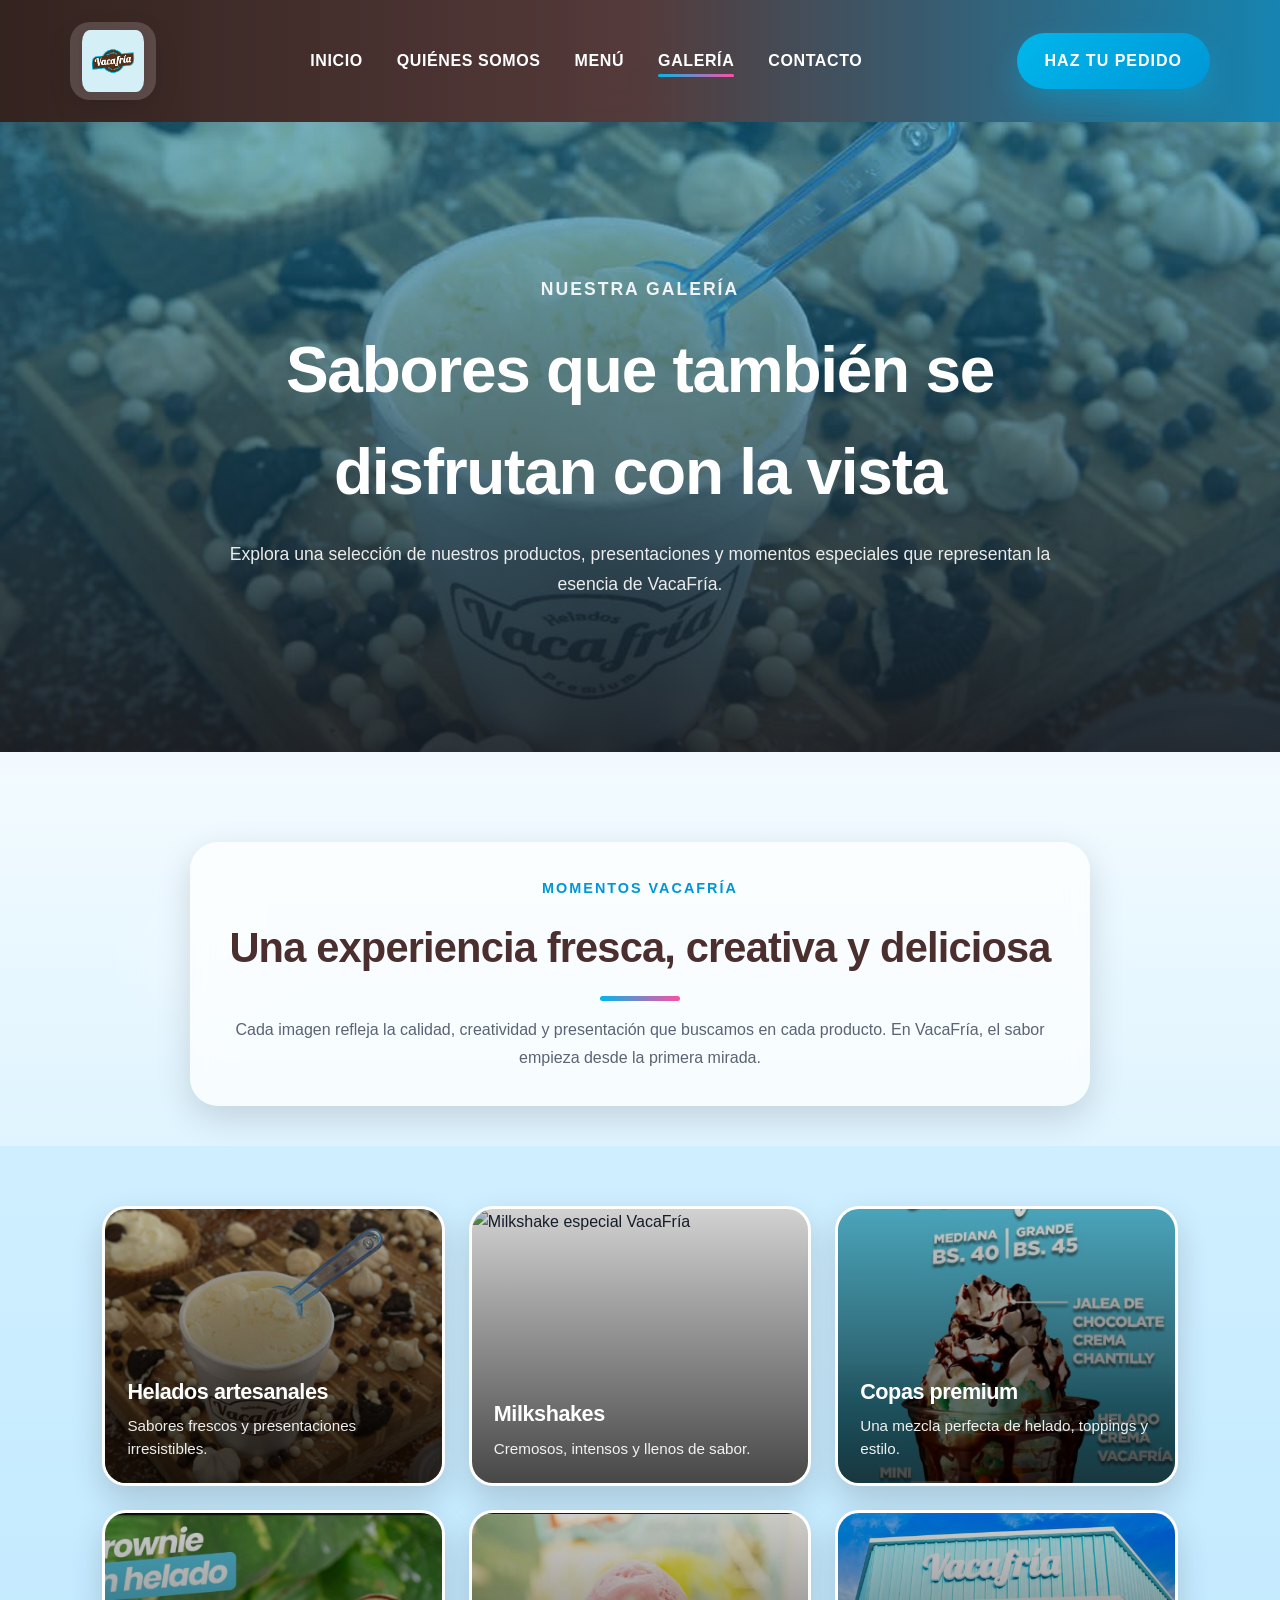
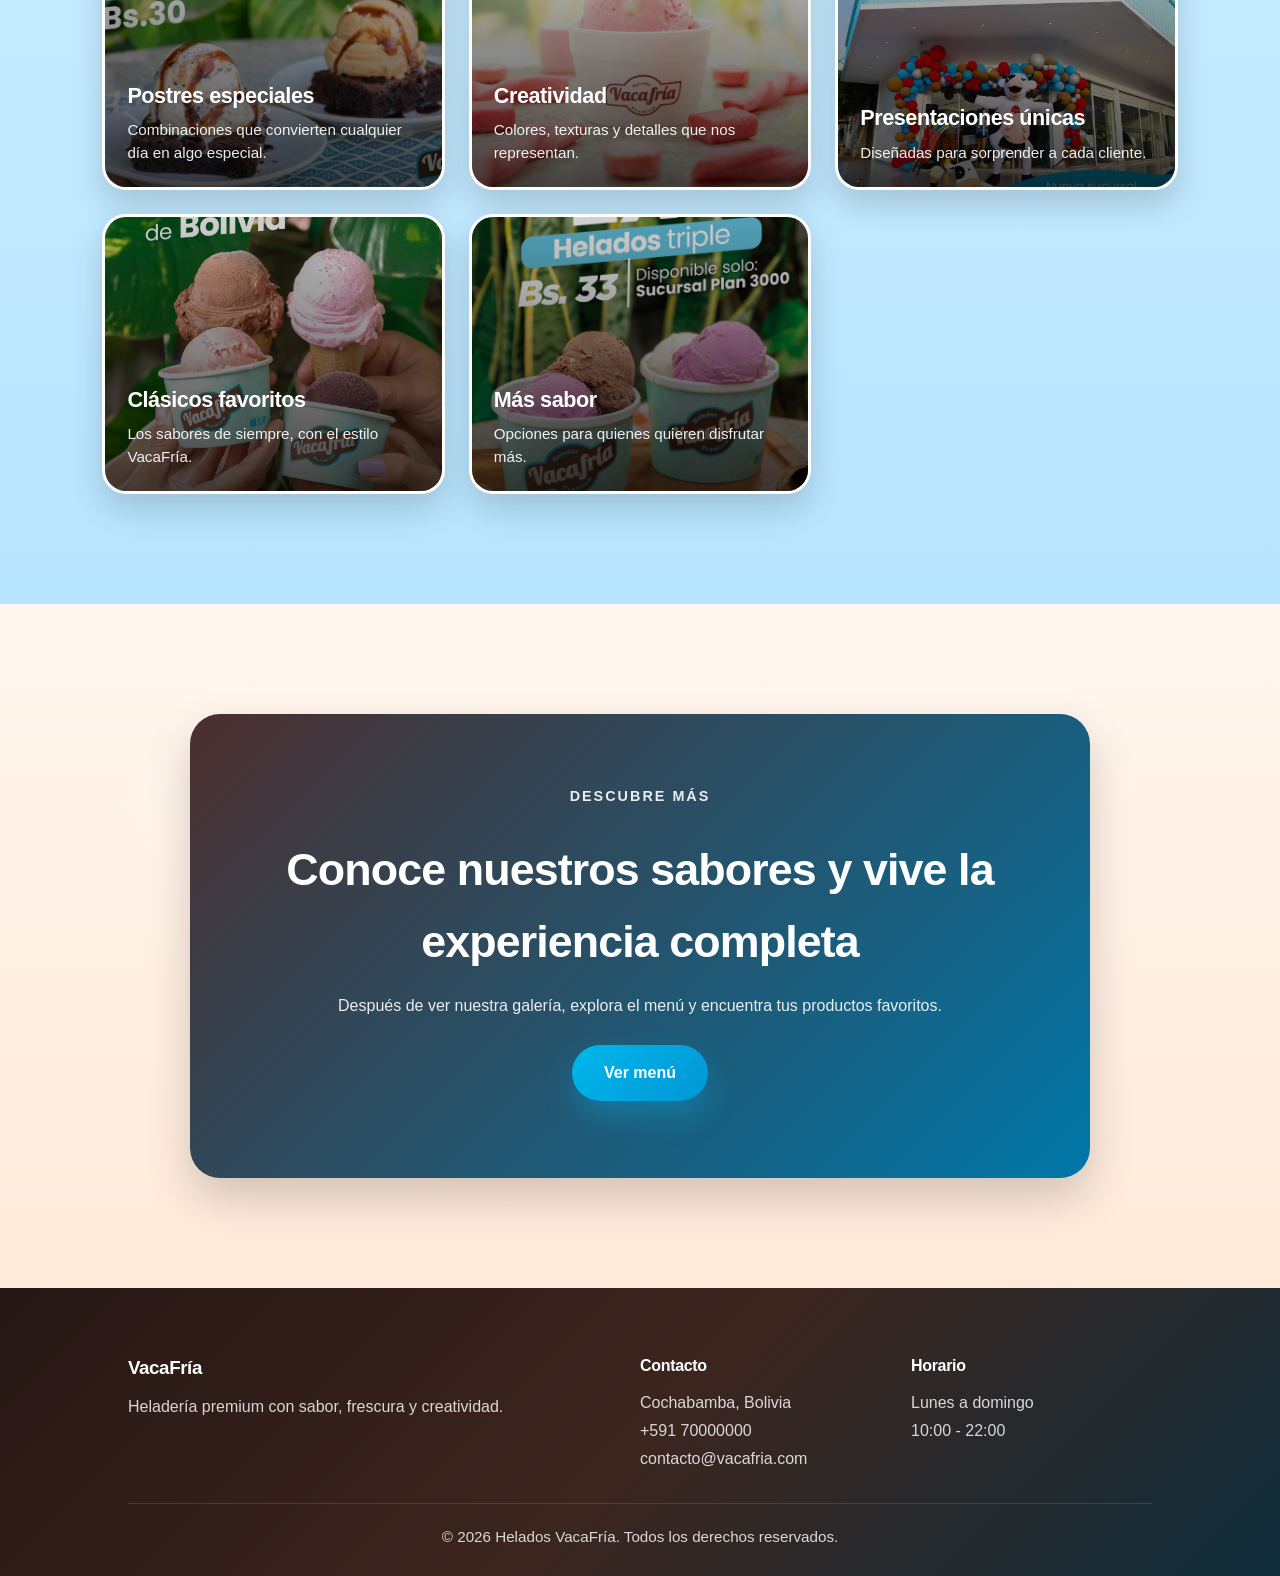
==== galeria.html @ 085af742 "Initial commit" ====
<!DOCTYPE html>
<html lang="es">
<head>
    <meta charset="UTF-8">
    <meta name="viewport" content="width=device-width, initial-scale=1.0">
    <title>Galería | VacaFría</title>
    <meta name="description" content="Descubre la galería de productos y momentos especiales de VacaFría.">
    <link rel="stylesheet" href="css/styles.css">
</head>
<body>

    <header class="header interno">
        <div class="logo">
            <img src="images/logo.png" alt="Logo VacaFría">
        </div>

        <nav class="nav">
            <ul>
                <li><a href="index.html">Inicio</a></li>
                <li><a href="quienes.html">Quiénes somos</a></li>
                <li><a href="menu.html">Menú</a></li>
                <li><a href="galeria.html" class="activo">Galería</a></li>
                <li><a href="contacto.html">Contacto</a></li>
            </ul>
        </nav>

        <a href="menu.html" class="btn-header">Haz tu pedido</a>
    </header>

    <main>

        <section class="galeria-hero">
            <div class="galeria-hero-overlay"></div>
            <div class="galeria-hero-content">
                <p class="mini-titulo mini-titulo-claro">Nuestra galería</p>
                <h1>Sabores que también se disfrutan con la vista</h1>
                <p>
                    Explora una selección de nuestros productos, presentaciones
                    y momentos especiales que representan la esencia de VacaFría.
                </p>
            </div>
        </section>

        <section class="galeria-intro">
            <div class="galeria-intro-box">
                <p class="mini-titulo">Momentos VacaFría</p>
                <h2>Una experiencia fresca, creativa y deliciosa</h2>
                <p>
                    Cada imagen refleja la calidad, creatividad y presentación que buscamos
                    en cada producto. En VacaFría, el sabor empieza desde la primera mirada.
                </p>
            </div>
        </section>

        <section class="galeria-principal">
            <div class="galeria-grid-premium">

                <article class="galeria-card grande">
                    <img src="images/helados.jpeg" alt="Variedad de helados artesanales">
                    <div class="galeria-info">
                        <h3>Helados artesanales</h3>
                        <p>Sabores frescos y presentaciones irresistibles.</p>
                    </div>
                </article>

                <article class="galeria-card">
                    <img src="images/milkshake.jpg" alt="Milkshake especial VacaFría">
                    <div class="galeria-info">
                        <h3>Milkshakes</h3>
                        <p>Cremosos, intensos y llenos de sabor.</p>
                    </div>
                </article>

                <article class="galeria-card">
                    <img src="images/COPA.jpeg" alt="Copas especiales de helado">
                    <div class="galeria-info">
                        <h3>Copas premium</h3>
                        <p>Una mezcla perfecta de helado, toppings y estilo.</p>
                    </div>
                </article>

                <article class="galeria-card vertical">
                    <img src="images/brownies.jpeg" alt="Brownie con helado">
                    <div class="galeria-info">
                        <h3>Postres especiales</h3>
                        <p>Combinaciones que convierten cualquier día en algo especial.</p>
                    </div>
                </article>

                <article class="galeria-card">
                    <img src="images/chicle.jpeg" alt="Detalle decorativo de helados">
                    <div class="galeria-info">
                        <h3>Creatividad</h3>
                        <p>Colores, texturas y detalles que nos representan.</p>
                    </div>
                </article>

                <article class="galeria-card grande">
                    <img src="images/mision.jpeg"  alt="Copa mix VacaFría">
                    <div class="galeria-info">
                        <h3>Presentaciones únicas</h3>
                        <p>Diseñadas para sorprender a cada cliente.</p>
                    </div>
                </article>

                <article class="galeria-card">
                    <img src="images/heladoooo.jpg" alt="Helado individual">
                    <div class="galeria-info">
                        <h3>Clásicos favoritos</h3>
                        <p>Los sabores de siempre, con el estilo VacaFría.</p>
                    </div>
                </article>

                <article class="galeria-card">
                    <img src="images/TRIPLE.jpg" alt="Helado triple">
                    <div class="galeria-info">
                        <h3>Más sabor</h3>
                        <p>Opciones para quienes quieren disfrutar más.</p>
                    </div>
                </article>

            </div>
        </section>

        <section class="galeria-cta">
            <div class="galeria-cta-box">
                <p class="mini-titulo mini-titulo-claro">Descubre más</p>
                <h2>Conoce nuestros sabores y vive la experiencia completa</h2>
                <p>
                    Después de ver nuestra galería, explora el menú y encuentra
                    tus productos favoritos.
                </p>
                <a href="menu.html" class="btn-principal">Ver menú</a>
            </div>
        </section>

    </main>

    <footer class="footer">
        <div class="footer-contenido">
            <div>
                <h3>VacaFría</h3>
                <p>Heladería premium con sabor, frescura y creatividad.</p>
            </div>

            <div>
                <h4>Contacto</h4>
                <p>Cochabamba, Bolivia</p>
                <p>+591 70000000</p>
                <p>contacto@vacafria.com</p>
            </div>

            <div>
                <h4>Horario</h4>
                <p>Lunes a domingo</p>
                <p>10:00 - 22:00</p>
            </div>
        </div>

        <p class="copy">© 2026 Helados VacaFría. Todos los derechos reservados.</p>
    </footer>

</body>
</html>
---- css/styles.css ----
/* =========================
   RESET
========================= */
*{
    margin:0;
    padding:0;
    box-sizing:border-box;
}

:root{
    --celeste-principal:#00b7eb;
    --celeste-secundario:#7ed6f5;
    --celeste-oscuro:#0096d6;
    --celeste-profundo:#0077a8;
    --azul-noche:#0f2d3a;
    --azul-suave:#dff7ff;
    --marron:#4b2e2e;
    --marron-suave:#6a4a3c;
    --marron-oscuro:#2c1a16;
    --rosa:#ff4fa3;
    --rosa-suave:#ffd7ea;
    --amarillo:#ffd166;
    --blanco:#ffffff;
    --crema:#fffaf4;
    --gris:#f4f8fb;
    --gris-suave:#eef5f9;
    --texto:#1c2333;
    --texto-claro:#5b6375;
    --sombra:0 12px 35px rgba(0,0,0,0.14);
    --sombra-media:0 18px 45px rgba(0,0,0,0.16);
    --sombra-fuerte:0 25px 55px rgba(0,0,0,0.20);
    --radio:24px;
}

html{
    scroll-behavior:smooth;
}

body{
    font-family: Arial, Helvetica, sans-serif;
    color:var(--texto);
    line-height:1.6;
    background:
        radial-gradient(circle at top left, rgba(255,255,255,0.18), transparent 25%),
        radial-gradient(circle at bottom right, rgba(255,255,255,0.10), transparent 22%),
        linear-gradient(180deg, #dff7ff 0%, #cfefff 45%, #bfe8fb 100%);
}

img{
    display:block;
    max-width:100%;
}

section{
    position:relative;
    overflow:hidden;
}

h1,h2,h3,h4{
    letter-spacing:-0.02em;
}

p{
    color:var(--texto-claro);
    line-height:1.75;
}

/* =========================
   DECORACIONES GLOBALES
========================= */
section::before{
    content:"";
    position:absolute;
    width:220px;
    height:220px;
    border-radius:50%;
    background:radial-gradient(circle, rgba(255,255,255,0.20), transparent 70%);
    pointer-events:none;
    z-index:0;
}

section > *{
    position:relative;
    z-index:2;
}

/* =========================
   SCROLLBAR
========================= */
::-webkit-scrollbar{
    width:10px;
}

::-webkit-scrollbar-track{
    background:#eaf3f8;
}

::-webkit-scrollbar-thumb{
    background:linear-gradient(180deg, var(--celeste-principal), var(--rosa));
    border-radius:999px;
}

/* =========================
   HEADER
========================= */
.header{
    width:100%;
    position:absolute;
    top:0;
    left:0;
    z-index:1000;
    padding:22px 70px;
    display:flex;
    justify-content:space-between;
    align-items:center;
    gap:25px;
    transition:0.35s ease;
}

.header.interno{
    position:relative;
    background:linear-gradient(90deg, rgba(44,26,22,0.96), rgba(75,46,46,0.94), rgba(0,119,168,0.90));
    backdrop-filter:blur(12px);
    box-shadow:0 12px 30px rgba(0,0,0,0.12);
}

.logo img{
    height:78px;
    background:rgba(255,255,255,0.18);
    padding:8px 12px;
    border-radius:20px;
    backdrop-filter:blur(10px);
    box-shadow:0 10px 24px rgba(0,0,0,0.12);
    transition:0.35s;
}

.logo img:hover{
    transform:scale(1.04);
}

.nav ul{
    list-style:none;
    display:flex;
    align-items:center;
    gap:34px;
}

.nav a{
    text-decoration:none;
    color:var(--blanco);
    font-weight:700;
    font-size:1rem;
    text-transform:uppercase;
    letter-spacing:0.6px;
    transition:0.3s;
    position:relative;
}

.nav a::after{
    content:"";
    position:absolute;
    left:0;
    bottom:-8px;
    width:0;
    height:3px;
    border-radius:999px;
    background:linear-gradient(90deg, var(--celeste-principal), var(--rosa));
    transition:0.35s ease;
}

.nav a:hover,
.nav a.activo{
    color:#ffffff;
}

.nav a:hover::after,
.nav a.activo::after{
    width:100%;
}

.btn-header{
    text-decoration:none;
    background:linear-gradient(135deg, var(--celeste-principal), var(--celeste-oscuro));
    color:var(--blanco);
    padding:15px 28px;
    border-radius:999px;
    font-weight:800;
    text-transform:uppercase;
    letter-spacing:1px;
    transition:0.3s;
    box-shadow:0 14px 28px rgba(0,183,235,0.32);
    position:relative;
    overflow:hidden;
}

.btn-header::before{
    content:"";
    position:absolute;
    top:0;
    left:-120%;
    width:100%;
    height:100%;
    background:linear-gradient(120deg, transparent, rgba(255,255,255,0.35), transparent);
    transition:0.6s ease;
}

.btn-header:hover::before{
    left:120%;
}

.btn-header:hover{
    transform:translateY(-3px);
    box-shadow:0 18px 32px rgba(0,183,235,0.40);
}

/* =========================
   HERO
========================= */
.hero{
    min-height:100vh;
    position:relative;
    display:flex;
    align-items:center;
    justify-content:center;
    text-align:center;
}

.hero::before{
    top:110px;
    left:8%;
}

.hero::after{
    content:"";
    position:absolute;
    width:180px;
    height:180px;
    border-radius:50%;
    background:radial-gradient(circle, rgba(255,255,255,0.12), transparent 70%);
    bottom:70px;
    right:8%;
    z-index:1;
}

.hero-img{
    position:absolute;
    inset:0;
    width:100%;
    height:100%;
    object-fit:cover;
}

.hero-overlay{
    position:absolute;
    inset:0;
    background:
        linear-gradient(to bottom, rgba(8,20,28,0.48), rgba(8,20,28,0.80)),
        linear-gradient(to right, rgba(0,183,235,0.18), rgba(255,79,163,0.10));
}

.hero-content{
    position:relative;
    z-index:2;
    width:min(950px, 90%);
    color:var(--blanco);
    margin-top:80px;
}

.etiqueta{
    display:inline-block;
    background:rgba(255,255,255,0.13);
    border:1px solid rgba(255,255,255,0.22);
    color:var(--blanco);
    padding:11px 20px;
    border-radius:999px;
    font-size:0.95rem;
    margin-bottom:22px;
    backdrop-filter:blur(10px);
    box-shadow:0 8px 18px rgba(0,0,0,0.12);
}

.hero-content h1{
    font-size:4.5rem;
    line-height:1.02;
    font-weight:900;
    margin-bottom:22px;
    text-transform:uppercase;
    letter-spacing:1px;
    text-shadow:0 6px 24px rgba(0,0,0,0.28);
}

.hero-content p{
    font-size:1.18rem;
    max-width:760px;
    margin:0 auto 35px auto;
    color:rgba(255,255,255,0.92);
}

.hero-botones{
    display:flex;
    justify-content:center;
    gap:16px;
    flex-wrap:wrap;
}

.btn-principal,
.btn-secundario{
    text-decoration:none;
    padding:15px 32px;
    border-radius:999px;
    font-weight:800;
    transition:0.3s;
    display:inline-block;
    position:relative;
    overflow:hidden;
}

.btn-principal{
    background:linear-gradient(135deg, var(--celeste-principal), var(--celeste-oscuro));
    color:var(--blanco);
    box-shadow:0 15px 30px rgba(0,183,235,0.32);
}

.btn-principal:hover{
    transform:translateY(-3px);
    box-shadow:0 20px 34px rgba(0,183,235,0.40);
}

.btn-secundario{
    background:rgba(255,255,255,0.14);
    color:var(--blanco);
    border:1px solid rgba(255,255,255,0.35);
    backdrop-filter:blur(10px);
}

.btn-secundario:hover{
    background:rgba(255,255,255,0.22);
    transform:translateY(-3px);
}

/* =========================
   PRESENTACION
========================= */
.presentacion{
    padding:110px 10%;
    background:
        radial-gradient(circle at top left, rgba(255,255,255,0.30), transparent 28%),
        linear-gradient(180deg, #edfaff 0%, #d8f3ff 100%);
}

.presentacion::before{
    top:-60px;
    right:-40px;
}

.presentacion-texto{
    width:min(930px, 100%);
    margin:auto;
    text-align:center;
    background:rgba(255,255,255,0.72);
    backdrop-filter:blur(10px);
    border:1px solid rgba(0,174,230,0.10);
    padding:42px;
    border-radius:32px;
    box-shadow:var(--sombra);
}

.mini-titulo{
    color:var(--celeste-oscuro);
    font-weight:800;
    text-transform:uppercase;
    letter-spacing:2px;
    font-size:0.9rem;
    margin-bottom:14px;
}

.mini-titulo-claro{
    color:#ffffff;
}

.presentacion h2{
    font-size:2.9rem;
    margin-bottom:18px;
    color:var(--marron);
}

.presentacion p:last-child{
    font-size:1.08rem;
    color:#4d5567;
}

/* =========================
   TITULOS DE SECCION
========================= */
.titulo-seccion{
    text-align:center;
    margin-bottom:55px;
}

.titulo-seccion h2{
    font-size:2.8rem;
    color:var(--marron);
    display:inline-block;
    position:relative;
}

.titulo-seccion h2::after,
.presentacion h2::after,
.banner-contenido h2::after,
.catalogo-top h2::after,
.historia-texto h2::after,
.galeria-intro-box h2::after{
    content:"";
    display:block;
    width:80px;
    height:5px;
    margin:14px auto 0;
    border-radius:999px;
    background:linear-gradient(90deg, var(--celeste-principal), var(--rosa));
}

/* =========================
   DESTACADOS
========================= */
.destacados{
    padding:110px 10%;
    background:linear-gradient(180deg, #fff8f1 0%, #ffeede 100%);
}

.destacados::before{
    bottom:-80px;
    left:-40px;
}

.cards-destacados{
    display:grid;
    grid-template-columns:repeat(3, 1fr);
    gap:28px;
}

.card{
    background:linear-gradient(180deg, #ffffff, #fffaf7);
    border-radius:var(--radio);
    overflow:hidden;
    box-shadow:var(--sombra);
    transition:0.35s;
    position:relative;
    border:1px solid rgba(0,174,230,0.08);
}

.card:hover{
    transform:translateY(-10px) scale(1.01);
    box-shadow:var(--sombra-media);
}

.card-img{
    overflow:hidden;
}

.card-img img{
    width:100%;
    height:300px;
    object-fit:cover;
    transition:0.5s;
}

.card:hover .card-img img{
    transform:scale(1.08);
}

.card-body{
    padding:28px;
}

.card-body h3{
    font-size:1.45rem;
    margin-bottom:10px;
    color:var(--marron);
}

.card-body p{
    color:#5b6375;
    margin-bottom:18px;
}

.card-body a{
    text-decoration:none;
    color:var(--celeste-oscuro);
    font-weight:800;
}

/* =========================
   BANNER BENEFICIOS
========================= */
.seccion-banner{
    padding:110px 10%;
    background:
        linear-gradient(rgba(0,119,168,0.82), rgba(44,26,22,0.72)),
        url("../images/chicle.jpeg") center/cover no-repeat;
    color:var(--blanco);
}

.banner-contenido{
    width:min(1200px, 100%);
    margin:auto;
    text-align:center;
}

.banner-contenido h2{
    font-size:2.9rem;
    margin-bottom:45px;
    color:#ffffff;
}

.beneficios{
    display:grid;
    grid-template-columns:repeat(3, 1fr);
    gap:25px;
}

.beneficio{
    background:rgba(255,255,255,0.12);
    border:1px solid rgba(255,255,255,0.18);
    border-radius:22px;
    padding:30px 24px;
    backdrop-filter:blur(10px);
    box-shadow:0 12px 30px rgba(0,0,0,0.16);
    transition:0.35s;
}

.beneficio:hover{
    transform:translateY(-8px);
    background:rgba(255,255,255,0.16);
}

.beneficio h3{
    margin-bottom:12px;
    font-size:1.3rem;
    color:#ffffff;
}

.beneficio p{
    color:rgba(255,255,255,0.88);
}

/* =========================
   CTA FINAL
========================= */
.cta-final{
    padding:110px 10%;
    background:
        radial-gradient(circle at top right, rgba(255,255,255,0.20), transparent 25%),
        linear-gradient(180deg, #dff6ff 0%, #c8ebff 100%);
}

.cta-box{
    width:min(930px, 100%);
    margin:auto;
    text-align:center;
    background:linear-gradient(135deg, #402622, #6a4a3c, #0077a8);
    color:var(--blanco);
    padding:65px 40px;
    border-radius:32px;
    box-shadow:var(--sombra-fuerte);
    border:1px solid rgba(255,255,255,0.08);
}

.cta-box h2{
    font-size:2.9rem;
    margin-bottom:14px;
    color:#ffffff;
}

.cta-box p{
    margin-bottom:28px;
    color:rgba(255,255,255,0.90);
}

/* =========================
   FOOTER
========================= */
.footer{
    background:
        linear-gradient(135deg, #261714, #3c251f, #0f2d3a);
    color:#f5f5f5;
    padding:65px 10% 25px 10%;
    position:relative;
    overflow:hidden;
}

.footer::before{
    top:-80px;
    right:-50px;
}

.footer-contenido{
    display:grid;
    grid-template-columns:2fr 1fr 1fr;
    gap:30px;
    margin-bottom:30px;
}

.footer h3,
.footer h4{
    color:#ffffff;
    margin-bottom:10px;
}

.footer p{
    color:rgba(255,255,255,0.82);
}

.copy{
    text-align:center;
    border-top:1px solid rgba(255,255,255,0.12);
    padding-top:20px;
    font-size:0.95rem;
    color:#dcdcdc;
}

/* =========================
   HERO DEL MENU
========================= */
.menu-hero{
    height:56vh;
    background:url("../images/helado.jpg") center/cover no-repeat;
    position:relative;
    display:flex;
    align-items:center;
    justify-content:center;
    text-align:center;
}

.menu-hero::before{
    top:40px;
    left:6%;
}

.menu-hero-overlay{
    position:absolute;
    inset:0;
    background:linear-gradient(rgba(0,119,168,0.48), rgba(44,26,22,0.72));
}

.menu-hero-content{
    position:relative;
    z-index:2;
    width:min(800px, 90%);
    color:white;
}

.menu-hero-content h1{
    font-size:3.6rem;
    margin-bottom:15px;
    text-transform:uppercase;
    color:#ffffff;
}

.menu-hero-content p{
    font-size:1.1rem;
    color:rgba(255,255,255,0.92);
}

/* =========================
   CATALOGO
========================= */
.catalogo-menu{
    padding:95px 6%;
    background:
        radial-gradient(circle at top left, rgba(255,255,255,0.25), transparent 30%),
        radial-gradient(circle at bottom right, rgba(255,79,163,0.10), transparent 24%),
        linear-gradient(180deg, #e8f9ff 0%, #d6f2ff 50%, #fff1e7 100%);
}

.catalogo-top{
    max-width:1400px;
    margin:0 auto 35px auto;
    display:flex;
    justify-content:space-between;
    align-items:end;
    gap:20px;
}

.catalogo-top h2{
    font-size:2.6rem;
    color:#4b2e2e;
}

.btn-ver-carrito{
    border:none;
    background:linear-gradient(135deg, #00aee6, #0096d6);
    color:white;
    padding:14px 24px;
    border-radius:999px;
    font-weight:800;
    cursor:pointer;
    transition:0.3s;
    box-shadow:0 12px 24px rgba(0,174,230,0.25);
}

.btn-ver-carrito:hover{
    transform:translateY(-2px);
    box-shadow:0 18px 30px rgba(0,174,230,0.30);
}

.catalogo-layout{
    max-width:1400px;
    margin:auto;
    display:grid;
    grid-template-columns:2.3fr 1fr;
    gap:32px;
    align-items:start;
}

.productos-grid{
    display:grid;
    grid-template-columns:repeat(3, 1fr);
    gap:28px;
}

.producto-card{
    background:linear-gradient(180deg, #ffffff, #fffaf7);
    border-radius:24px;
    overflow:hidden;
    box-shadow:0 12px 30px rgba(0,0,0,0.12);
    transition:0.3s;
    position:relative;
    border:1px solid rgba(0,174,230,0.08);
}

.producto-card:hover{
    transform:translateY(-8px) scale(1.01);
    box-shadow:var(--sombra-media);
}

.producto-card img{
    width:100%;
    height:280px;
    object-fit:contain;
    background:linear-gradient(180deg, #f7fbfe, #f8f3ef);
    padding:16px;
}

.producto-badge{
    position:absolute;
    top:16px;
    left:16px;
    background:linear-gradient(135deg, #00aee6, #ff4fa3);
    color:white;
    font-size:0.78rem;
    font-weight:800;
    padding:8px 14px;
    border-radius:999px;
    z-index:2;
    box-shadow:0 8px 18px rgba(0,174,230,0.22);
}

.producto-card-body{
    padding:22px;
    text-align:center;
}

.producto-card-body h3{
    font-size:1.55rem;
    color:var(--marron);
    margin-bottom:10px;
    line-height:1.15;
}

.producto-card-body p{
    color:#666;
    margin-bottom:12px;
    min-height:58px;
}

.producto-card-body span{
    display:block;
    font-size:1.8rem;
    color:#00aee6;
    font-weight:900;
    margin-bottom:16px;
}

.producto-card-body button{
    border:none;
    background:linear-gradient(135deg, #4b2e2e, #6a4a3c);
    color:white;
    padding:12px 20px;
    border-radius:999px;
    cursor:pointer;
    font-weight:800;
    transition:0.3s;
    box-shadow:0 10px 20px rgba(75,46,46,0.18);
}

.producto-card-body button:hover{
    background:linear-gradient(135deg, #00aee6, #0096d6);
    transform:translateY(-2px);
}

/* =========================
   CARRITO
========================= */
.carrito{
    background:linear-gradient(180deg, #ffffff, #f8fcff);
    border-radius:28px;
    padding:25px;
    box-shadow:0 14px 34px rgba(0,0,0,0.12);
    position:sticky;
    top:20px;
    border:1px solid rgba(0,174,230,0.08);
}

.carrito h2{
    font-size:2rem;
    color:#4b2e2e;
    margin-bottom:20px;
    position:relative;
    padding-bottom:10px;
}

.carrito h2::after{
    content:"";
    position:absolute;
    left:0;
    bottom:0;
    width:56px;
    height:4px;
    border-radius:999px;
    background:linear-gradient(90deg, var(--celeste-principal), var(--rosa));
}

.carrito-vacio{
    color:#666;
    font-size:1rem;
}

.carrito-item{
    display:flex;
    align-items:center;
    gap:12px;
    border-bottom:1px solid #e8eef3;
    padding:12px 0;
}

.carrito-item img{
    width:65px;
    height:65px;
    object-fit:cover;
    border-radius:14px;
}

.carrito-item-info{
    flex:1;
}

.carrito-item-info h4{
    font-size:1rem;
    color:#333;
    margin-bottom:4px;
}

.carrito-item-info p{
    color:#0096d6;
    font-weight:700;
}

.btn-eliminar{
    border:none;
    background:#ffe7e7;
    color:#c43d3d;
    width:34px;
    height:34px;
    border-radius:50%;
    cursor:pointer;
    font-weight:bold;
}

.carrito-total{
    margin-top:20px;
    padding-top:18px;
    border-top:2px solid #eef3f7;
}

.carrito-total h3{
    color:#4b2e2e;
    margin-bottom:14px;
}

.btn-vaciar{
    width:100%;
    border:none;
    background:linear-gradient(135deg, #00aee6, #0096d6);
    color:white;
    padding:14px;
    border-radius:14px;
    cursor:pointer;
    font-weight:800;
    transition:0.3s;
    box-shadow:0 10px 22px rgba(0,174,230,0.18);
}

.btn-vaciar:hover{
    transform:translateY(-2px);
}

/* =========================
   MODAL
========================= */
.modal{
    position:fixed;
    inset:0;
    background:rgba(0,0,0,0.65);
    display:none;
    justify-content:center;
    align-items:center;
    padding:20px;
    z-index:2000;
}

.modal.mostrar{
    display:flex;
}

.modal-contenido{
    background:linear-gradient(180deg, #ffffff, #f8fcff);
    border-radius:28px;
    max-width:950px;
    width:100%;
    padding:28px;
    position:relative;
    box-shadow:0 20px 50px rgba(0,0,0,0.25);
}

.cerrar-modal{
    position:absolute;
    top:16px;
    right:16px;
    border:none;
    background:#ffe7e7;
    color:#c43d3d;
    width:42px;
    height:42px;
    border-radius:50%;
    font-size:1.2rem;
    cursor:pointer;
}

.modal-grid{
    display:grid;
    grid-template-columns:1fr 1fr;
    gap:30px;
    align-items:center;
}

.modal-imagen img{
    width:100%;
    height:360px;
    object-fit:contain;
    background:linear-gradient(180deg, #f7fbfe, #f8f3ef);
    border-radius:24px;
    padding:20px;
}

.modal-info h2{
    font-size:2.4rem;
    color:#4b2e2e;
    margin-bottom:12px;
}

.modal-info p{
    color:#555;
    margin-bottom:16px;
    line-height:1.7;
}

.modal-info h3{
    font-size:2rem;
    color:#00aee6;
    margin-bottom:18px;
}

.btn-modal-carrito{
    border:none;
    background:linear-gradient(135deg, #00aee6, #0096d6);
    color:white;
    padding:14px 24px;
    border-radius:999px;
    font-weight:800;
    cursor:pointer;
    transition:0.3s;
    box-shadow:0 10px 22px rgba(0,174,230,0.20);
}

.btn-modal-carrito:hover{
    transform:translateY(-2px);
}

/* =========================
   QUIENES SOMOS
========================= */
.quienes-hero{
    height:70vh;
    background:url("../images/chicle.jpeg") center/cover no-repeat;
    position:relative;
    display:flex;
    align-items:center;
    justify-content:center;
    text-align:center;
}

.quienes-hero-overlay{
    position:absolute;
    inset:0;
    background:
        linear-gradient(rgba(0,119,168,0.42), rgba(44,26,22,0.78)),
        linear-gradient(to right, rgba(255,255,255,0.04), rgba(0,0,0,0.12));
}

.quienes-hero-content{
    position:relative;
    z-index:2;
    width:min(900px, 90%);
    color:white;
    padding:20px;
}

.quienes-hero-content h1{
    font-size:4rem;
    margin-bottom:18px;
    line-height:1.1;
    text-transform:uppercase;
    text-shadow:0 4px 20px rgba(0,0,0,0.25);
    color:#ffffff;
}

.quienes-hero-content p{
    font-size:1.15rem;
    max-width:720px;
    margin:auto;
    color:rgba(255,255,255,0.92);
}

.historia-seccion{
    padding:110px 8%;
    background:
        radial-gradient(circle at top left, rgba(255,255,255,0.25), transparent 28%),
        linear-gradient(180deg, #eaf9ff 0%, #d7f1ff 100%);
}

.historia-grid{
    max-width:1300px;
    margin:auto;
    display:grid;
    grid-template-columns:1.2fr 1fr;
    gap:50px;
    align-items:center;
}

.historia-texto h2{
    font-size:2.8rem;
    color:#4b2e2e;
    margin-bottom:20px;
    line-height:1.15;
}

.historia-texto p{
    color:#4d5567;
    margin-bottom:16px;
    font-size:1.05rem;
}

.historia-imagen img{
    width:100%;
    height:460px;
    object-fit:cover;
    border-radius:30px;
    box-shadow:0 18px 40px rgba(0,0,0,0.15);
}

.identidad-seccion{
    padding:110px 8%;
    background:linear-gradient(180deg, #fff7ef 0%, #ffe9dc 100%);
}

.identidad-grid{
    max-width:1300px;
    margin:auto;
    display:grid;
    grid-template-columns:repeat(3, 1fr);
    gap:30px;
}

.identidad-card{
    background:linear-gradient(180deg, #ffffff, #fffaf7);
    border-radius:26px;
    overflow:hidden;
    box-shadow:0 12px 32px rgba(0,0,0,0.12);
    transition:0.35s;
    border:1px solid rgba(0,174,230,0.08);
}

.identidad-card:hover{
    transform:translateY(-10px);
    box-shadow:0 18px 38px rgba(0,0,0,0.16);
}

.identidad-card img{
    width:100%;
    height:270px;
    object-fit:cover;
}

.identidad-card-body{
    padding:26px;
}

.identidad-card-body h3{
    font-size:1.8rem;
    color:#4b2e2e;
    margin-bottom:12px;
}

.identidad-card-body p{
    color:#5b6375;
    line-height:1.7;
}

.galeria-nosotros{
    padding:110px 8%;
    background:linear-gradient(180deg, #eefbff 0%, #d9f3ff 100%);
}

.galeria-nosotros-grid{
    max-width:1300px;
    margin:auto;
    display:grid;
    grid-template-columns:repeat(4, 1fr);
    gap:24px;
}

.galeria-nosotros-grid img{
    width:100%;
    height:300px;
    object-fit:cover;
    border-radius:24px;
    box-shadow:0 12px 28px rgba(0,0,0,0.12);
    transition:0.35s;
}

.galeria-nosotros-grid img:hover{
    transform:scale(1.04);
}

/* =========================
   CONTACTO
========================= */
.contacto-hero{
    height:68vh;
    background:url("../images/copas.jpg") center/cover no-repeat;
    position:relative;
    display:flex;
    align-items:center;
    justify-content:center;
    text-align:center;
}

.contacto-hero-overlay{
    position:absolute;
    inset:0;
    background:
        linear-gradient(rgba(0,119,168,0.45), rgba(44,26,22,0.76)),
        linear-gradient(to right, rgba(255,255,255,0.05), rgba(0,0,0,0.12));
}

.contacto-hero-content{
    position:relative;
    z-index:2;
    width:min(850px, 90%);
    color:white;
}

.contacto-hero-content h1{
    font-size:4rem;
    margin-bottom:16px;
    text-transform:uppercase;
    line-height:1.1;
    text-shadow:0 4px 20px rgba(0,0,0,0.25);
    color:#ffffff;
}

.contacto-hero-content p{
    font-size:1.1rem;
    max-width:720px;
    margin:auto;
    color:rgba(255,255,255,0.92);
}

.contacto-principal{
    padding:110px 8%;
    background:
        radial-gradient(circle at top left, rgba(255,255,255,0.22), transparent 30%),
        radial-gradient(circle at bottom right, rgba(255,79,163,0.10), transparent 28%),
        linear-gradient(180deg, #ecfaff 0%, #d9f3ff 100%);
}

.contacto-grid{
    max-width:1300px;
    margin:auto;
    display:grid;
    grid-template-columns:1fr 1.1fr;
    gap:32px;
    align-items:start;
}

.contacto-info-box,
.contacto-form-box{
    background:linear-gradient(180deg, #ffffff, #f9fcff);
    border-radius:30px;
    padding:34px;
    box-shadow:0 14px 34px rgba(0,0,0,0.10);
    transition:0.35s;
    border:1px solid rgba(0,174,230,0.08);
}

.contacto-info-box:hover,
.contacto-form-box:hover{
    transform:translateY(-8px);
    box-shadow:0 18px 42px rgba(0,0,0,0.14);
}

.contacto-info-box h2,
.contacto-form-box h2{
    font-size:2.4rem;
    color:#4b2e2e;
    margin-bottom:22px;
}

.contacto-info-lista{
    display:grid;
    gap:18px;
}

.contacto-item{
    display:flex;
    align-items:flex-start;
    gap:16px;
    background:#f8fdff;
    border:1px solid #e6f3fa;
    border-radius:20px;
    padding:18px;
    transition:0.3s;
    box-shadow:0 8px 20px rgba(0,0,0,0.04);
}

.contacto-item:hover{
    transform:translateX(6px);
    background:#eefaff;
}

.contacto-icono{
    min-width:52px;
    height:52px;
    border-radius:16px;
    display:flex;
    align-items:center;
    justify-content:center;
    background:linear-gradient(135deg, #00aee6, #ff4fa3);
    color:white;
    font-size:1.4rem;
    box-shadow:0 8px 16px rgba(0,174,230,0.18);
}

.contacto-item h3{
    color:#00aee6;
    font-size:1.15rem;
    margin-bottom:4px;
}

.contacto-item p{
    color:#5a6475;
    line-height:1.6;
}

.formulario-contacto{
    display:flex;
    flex-direction:column;
    gap:16px;
}

.input-grupo{
    display:grid;
    grid-template-columns:1fr 1fr;
    gap:16px;
}

.formulario-contacto input,
.formulario-contacto textarea{
    width:100%;
    padding:15px 16px;
    border:1px solid #d9e8ef;
    border-radius:16px;
    font-size:1rem;
    outline:none;
    transition:0.3s;
    font-family:inherit;
    background:#fcfeff;
}

.formulario-contacto input:focus,
.formulario-contacto textarea:focus{
    border-color:#00aee6;
    box-shadow:0 0 0 4px rgba(0,174,230,0.10);
    background:white;
}

.formulario-contacto textarea{
    resize:none;
}

.formulario-contacto button{
    border:none;
    background:linear-gradient(135deg,#00aee6,#0096d6);
    color:white;
    padding:15px;
    border-radius:16px;
    font-weight:800;
    cursor:pointer;
    transition:0.3s;
    box-shadow:0 10px 22px rgba(0,174,230,0.20);
}

.formulario-contacto button:hover{
    transform:translateY(-3px);
    box-shadow:0 14px 26px rgba(0,174,230,0.28);
}

.sucursales-seccion{
    padding:110px 8%;
    background:linear-gradient(180deg, #fff8f0 0%, #ffece0 100%);
}

.sucursales-grid{
    max-width:1300px;
    margin:auto;
    display:grid;
    grid-template-columns:repeat(3, 1fr);
    gap:24px;
}

.sucursal-card{
    background:linear-gradient(180deg, #ffffff, #fffaf7);
    border-radius:26px;
    padding:28px;
    box-shadow:0 12px 28px rgba(0,0,0,0.10);
    border:1px solid rgba(0,174,230,0.08);
    transition:0.35s;
    position:relative;
    overflow:hidden;
}

.sucursal-card::before{
    content:"";
    position:absolute;
    top:0;
    left:0;
    width:100%;
    height:6px;
    background:linear-gradient(90deg, #00aee6, #ff4fa3);
}

.sucursal-card:hover{
    transform:translateY(-8px);
    box-shadow:0 18px 36px rgba(0,0,0,0.14);
}

.sucursal-top{
    display:flex;
    align-items:center;
    gap:10px;
    margin-bottom:14px;
}

.sucursal-top span{
    font-size:1.3rem;
}

.sucursal-card h3{
    font-size:1.7rem;
    color:#4b2e2e;
}

.sucursal-card ul{
    padding-left:18px;
    color:#5b6375;
    line-height:1.8;
}

.contacto-cta{
    padding:110px 8%;
    background:linear-gradient(180deg, #dff6ff 0%, #cdeeff 100%);
}

.contacto-cta-box{
    max-width:980px;
    margin:auto;
    text-align:center;
    background:linear-gradient(135deg, #402622, #6a4a3c, #0077a8);
    color:white;
    padding:70px 40px;
    border-radius:32px;
    box-shadow:0 18px 45px rgba(0,0,0,0.18);
    position:relative;
    overflow:hidden;
}

.contacto-cta-box h2{
    font-size:2.9rem;
    margin-bottom:16px;
    color:#ffffff;
}

.contacto-cta-box p{
    margin-bottom:28px;
    color:rgba(255,255,255,0.9);
    font-size:1.05rem;
}

/* =========================
   GALERIA
========================= */
.galeria-hero{
    height:70vh;
    background:url("../images/helados.jpeg") center/cover no-repeat;
    position:relative;
    display:flex;
    align-items:center;
    justify-content:center;
    text-align:center;
}

.galeria-hero-overlay{
    position:absolute;
    inset:0;
    background:linear-gradient(rgba(0,150,214,0.45), rgba(20,30,40,0.85));
}

.galeria-hero-content{
    position:relative;
    z-index:2;
    width:min(850px, 90%);
    color:white;
}

.galeria-hero-content h1{
    font-size:4rem;
    margin-bottom:15px;
    color:#ffffff;
}

.galeria-hero-content p{
    font-size:1.1rem;
    color:rgba(255,255,255,0.9);
}

.galeria-intro{
    padding:90px 8% 40px;
    background:linear-gradient(180deg, #f3fbff 0%, #dff4ff 100%);
}

.galeria-intro-box{
    max-width:900px;
    margin:auto;
    text-align:center;
    background:rgba(255,255,255,0.72);
    backdrop-filter:blur(10px);
    border-radius:28px;
    padding:34px;
    box-shadow:var(--sombra);
}

.galeria-intro-box h2{
    font-size:2.6rem;
    color:#4b2e2e;
    margin-bottom:15px;
}

.galeria-principal{
    padding:60px 8% 110px;
    background:linear-gradient(180deg, #cfefff 0%, #b7e4ff 100%);
}

.galeria-grid-premium{
    max-width:1300px;
    margin:auto;
    display:grid;
    grid-template-columns:repeat(3, 1fr);
    gap:24px;
}

.galeria-card{
    position:relative;
    overflow:hidden;
    border-radius:24px;
    height:280px;
    background:#ffffff;
    box-shadow:0 14px 32px rgba(0,0,0,0.16);
    transition:transform 0.35s ease, box-shadow 0.35s ease;
    border:3px solid rgba(255,255,255,0.45);
}

.galeria-card.grande,
.galeria-card.vertical{
    height:280px;
    grid-column:span 1;
    grid-row:span 1;
}

.galeria-card img{
    width:100%;
    height:100%;
    object-fit:cover;
    transition:transform 0.5s ease;
}

.galeria-card::after{
    content:"";
    position:absolute;
    inset:0;
    background:linear-gradient(to top, rgba(0,0,0,0.72), rgba(0,0,0,0.18));
    opacity:1;
    transition:0.35s ease;
}

.galeria-info{
    position:absolute;
    left:0;
    bottom:0;
    width:100%;
    padding:22px;
    z-index:2;
    color:white;
    transition:0.35s ease;
}

.galeria-info h3{
    font-size:1.35rem;
    margin-bottom:6px;
    color:#ffffff;
}

.galeria-info p{
    color:rgba(255,255,255,0.92);
    font-size:0.95rem;
    line-height:1.5;
}

.galeria-card:hover{
    transform:translateY(-8px);
    box-shadow:0 22px 45px rgba(0,0,0,0.22);
}

.galeria-card:hover img{
    transform:scale(1.08);
}

.galeria-card:hover::after{
    background:linear-gradient(to top, rgba(0,0,0,0.82), rgba(0,0,0,0.22));
}

.galeria-cta{
    padding:110px 8%;
    background:linear-gradient(180deg, #fff7ef 0%, #ffeada 100%);
}

.galeria-cta-box{
    max-width:900px;
    margin:auto;
    text-align:center;
    background:linear-gradient(135deg, #4b2e2e, #0077a8);
    color:white;
    padding:70px 40px;
    border-radius:30px;
    box-shadow:0 20px 45px rgba(0,0,0,0.18);
}

.galeria-cta-box h2{
    font-size:2.8rem;
    margin-bottom:15px;
    color:#ffffff;
}

.galeria-cta-box p{
    margin-bottom:25px;
    color:rgba(255,255,255,0.9);
}

/* =========================
   RESPONSIVE
========================= */
@media (max-width: 1200px){
    .productos-grid{
        grid-template-columns:repeat(2, 1fr);
    }

    .catalogo-layout{
        grid-template-columns:1fr;
    }

    .carrito{
        position:relative;
        top:auto;
    }
}

@media (max-width: 1100px){
    .cards-destacados,
    .beneficios,
    .footer-contenido{
        grid-template-columns:1fr 1fr;
    }

    .header{
        padding:22px 30px;
    }

    .nav ul{
        gap:20px;
    }

    .hero-content h1,
    .quienes-hero-content h1,
    .contacto-hero-content h1,
    .galeria-hero-content h1{
        font-size:3.3rem;
    }

    .historia-grid{
        grid-template-columns:1fr;
    }

    .identidad-grid{
        grid-template-columns:1fr 1fr;
    }

    .galeria-nosotros-grid{
        grid-template-columns:1fr 1fr;
    }

    .contacto-grid{
        grid-template-columns:1fr;
    }

    .sucursales-grid{
        grid-template-columns:1fr 1fr;
    }

    .galeria-grid-premium{
        grid-template-columns:repeat(2, 1fr);
    }
}

@media (max-width: 850px){
    .header{
        position:relative;
        background:linear-gradient(135deg, #3c251f, #0f2d3a);
        flex-direction:column;
        padding:20px;
        gap:18px;
    }

    .nav ul{
        flex-wrap:wrap;
        justify-content:center;
        row-gap:12px;
    }

    .hero{
        min-height:88vh;
    }

    .hero-content{
        margin-top:20px;
    }

    .hero-content h1{
        font-size:2.8rem;
    }

    .cards-destacados,
    .beneficios,
    .footer-contenido,
    .productos-grid,
    .identidad-grid,
    .galeria-nosotros-grid{
        grid-template-columns:1fr;
    }

    .presentacion h2,
    .titulo-seccion h2,
    .banner-contenido h2,
    .cta-box h2,
    .historia-texto h2,
    .galeria-intro-box h2,
    .contacto-info-box h2,
    .contacto-form-box h2,
    .contacto-cta-box h2,
    .galeria-cta-box h2{
        font-size:2rem;
    }

    .catalogo-top{
        flex-direction:column;
        align-items:flex-start;
    }

    .menu-hero-content h1{
        font-size:2.4rem;
    }

    .modal-grid{
        grid-template-columns:1fr;
    }

    .modal-imagen img{
        height:280px;
    }

    .galeria-grid-premium{
        grid-template-columns:1fr;
    }

    .input-grupo{
        grid-template-columns:1fr;
    }

    .sucursales-grid{
        grid-template-columns:1fr;
    }
}

@media (max-width: 500px){
    .hero-content h1,
    .quienes-hero-content h1,
    .contacto-hero-content h1,
    .galeria-hero-content h1{
        font-size:2.2rem;
    }

    .hero-content p,
    .quienes-hero-content p,
    .contacto-hero-content p,
    .galeria-hero-content p{
        font-size:1rem;
    }

    .btn-header,
    .btn-principal,
    .btn-secundario{
        width:100%;
        text-align:center;
    }

    .cta-box,
    .contacto-cta-box,
    .galeria-cta-box{
        padding:45px 22px;
    }

    .presentacion-texto,
    .galeria-intro-box{
        padding:24px;
    }

    .producto-card-body h3{
        font-size:1.3rem;
    }

    .producto-card-body span{
        font-size:1.5rem;
    }

    .catalogo-top h2,
    .carrito h2{
        font-size:1.8rem;
    }

    .modal-info h2{
        font-size:1.8rem;
    }

    .modal-info h3{
        font-size:1.5rem;
    }
}
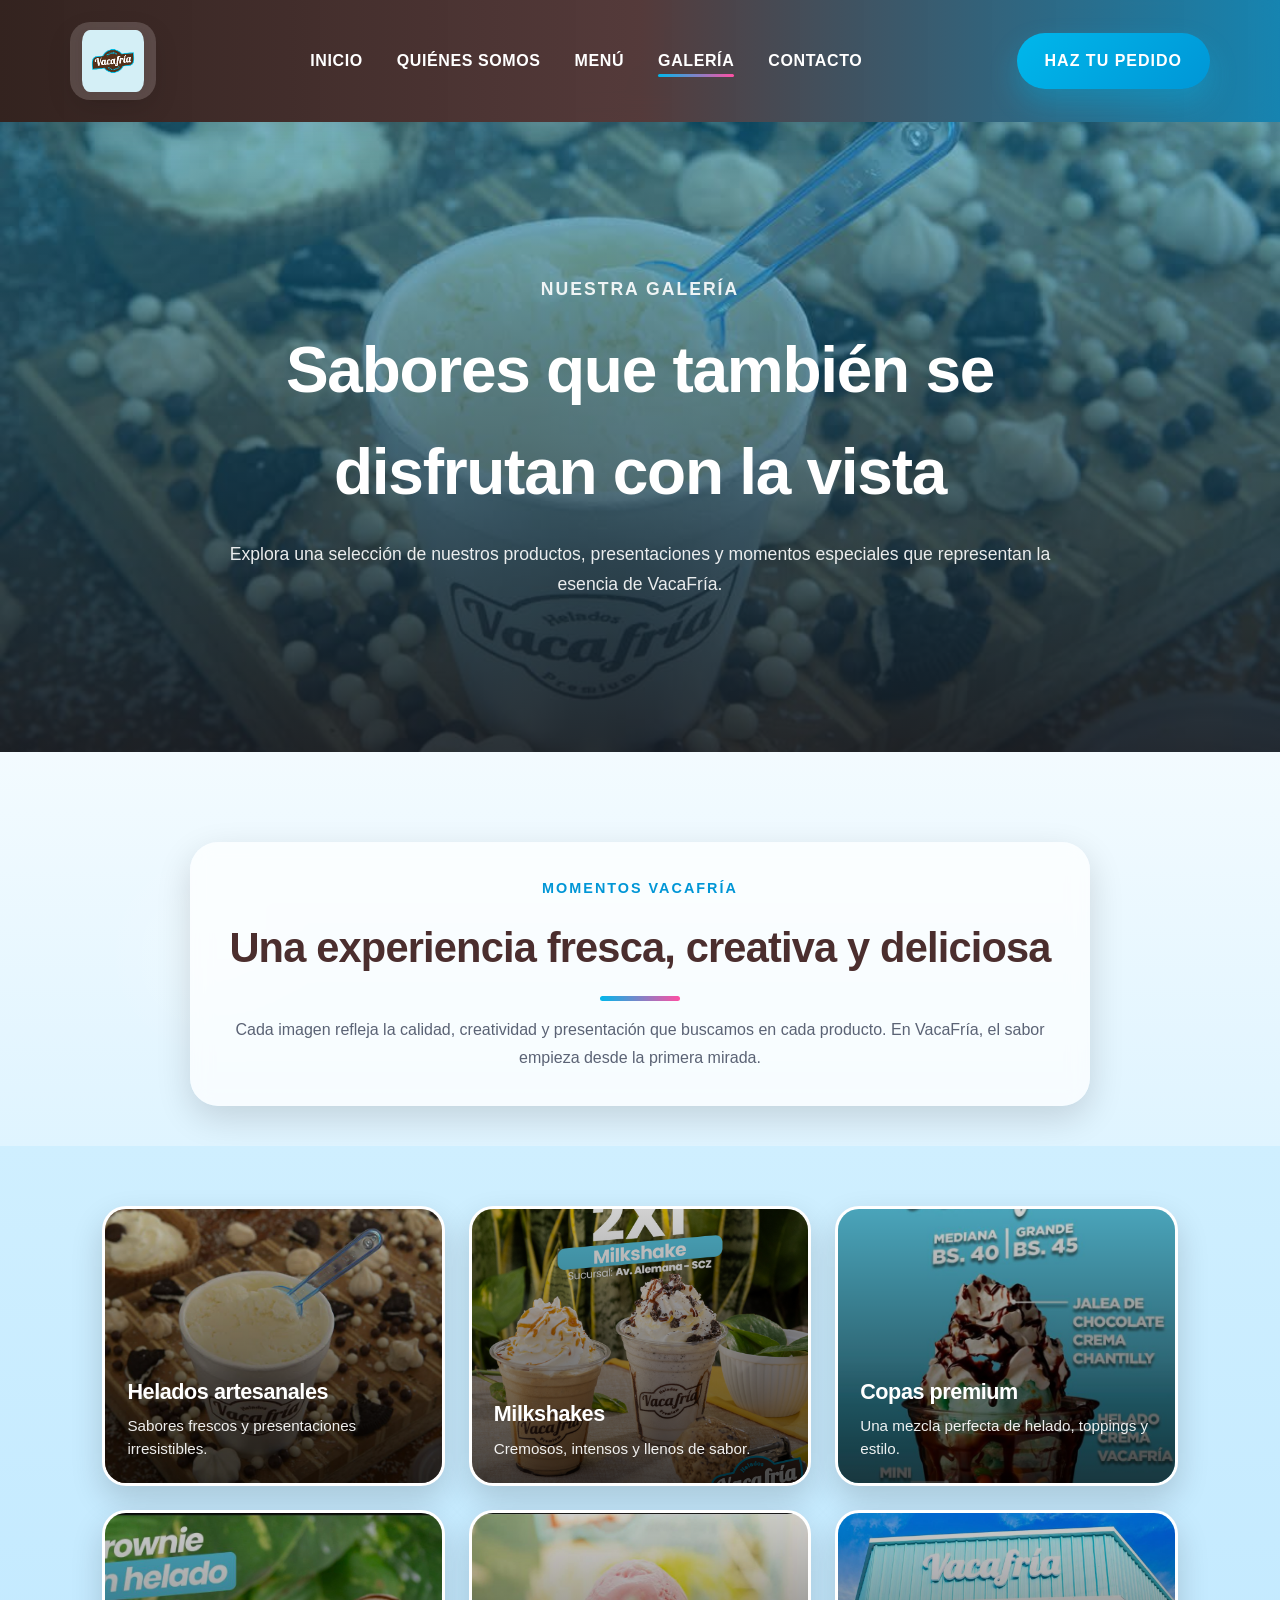
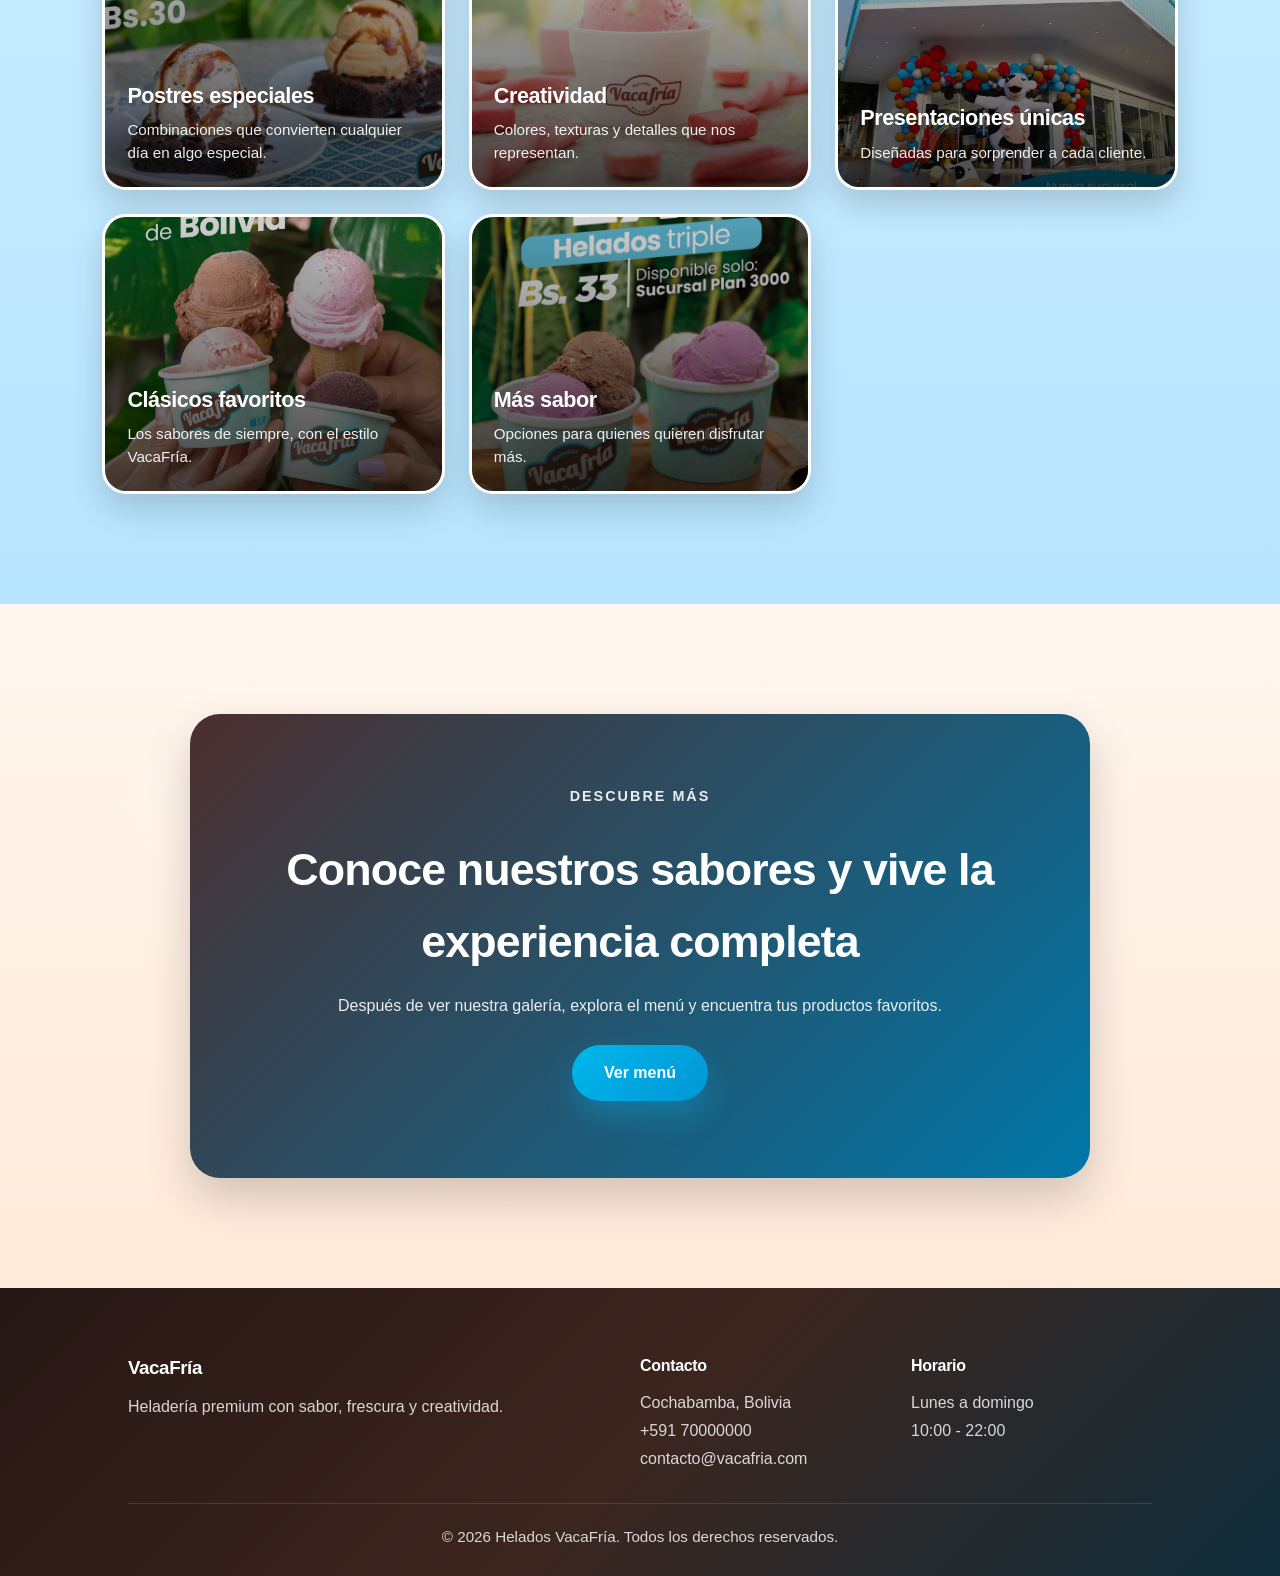
==== commit a0d47984: "i hi" ====
--- a/galeria.html
+++ b/galeria.html
@@ -64,7 +64,7 @@
                 </article>
 
                 <article class="galeria-card">
-                    <img src="images/milkshake.jpg" alt="Milkshake especial VacaFría">
+                    <img src="images/MILKSHAKE.jpg" alt="Milkshake especial VacaFría">
                     <div class="galeria-info">
                         <h3>Milkshakes</h3>
                         <p>Cremosos, intensos y llenos de sabor.</p>
